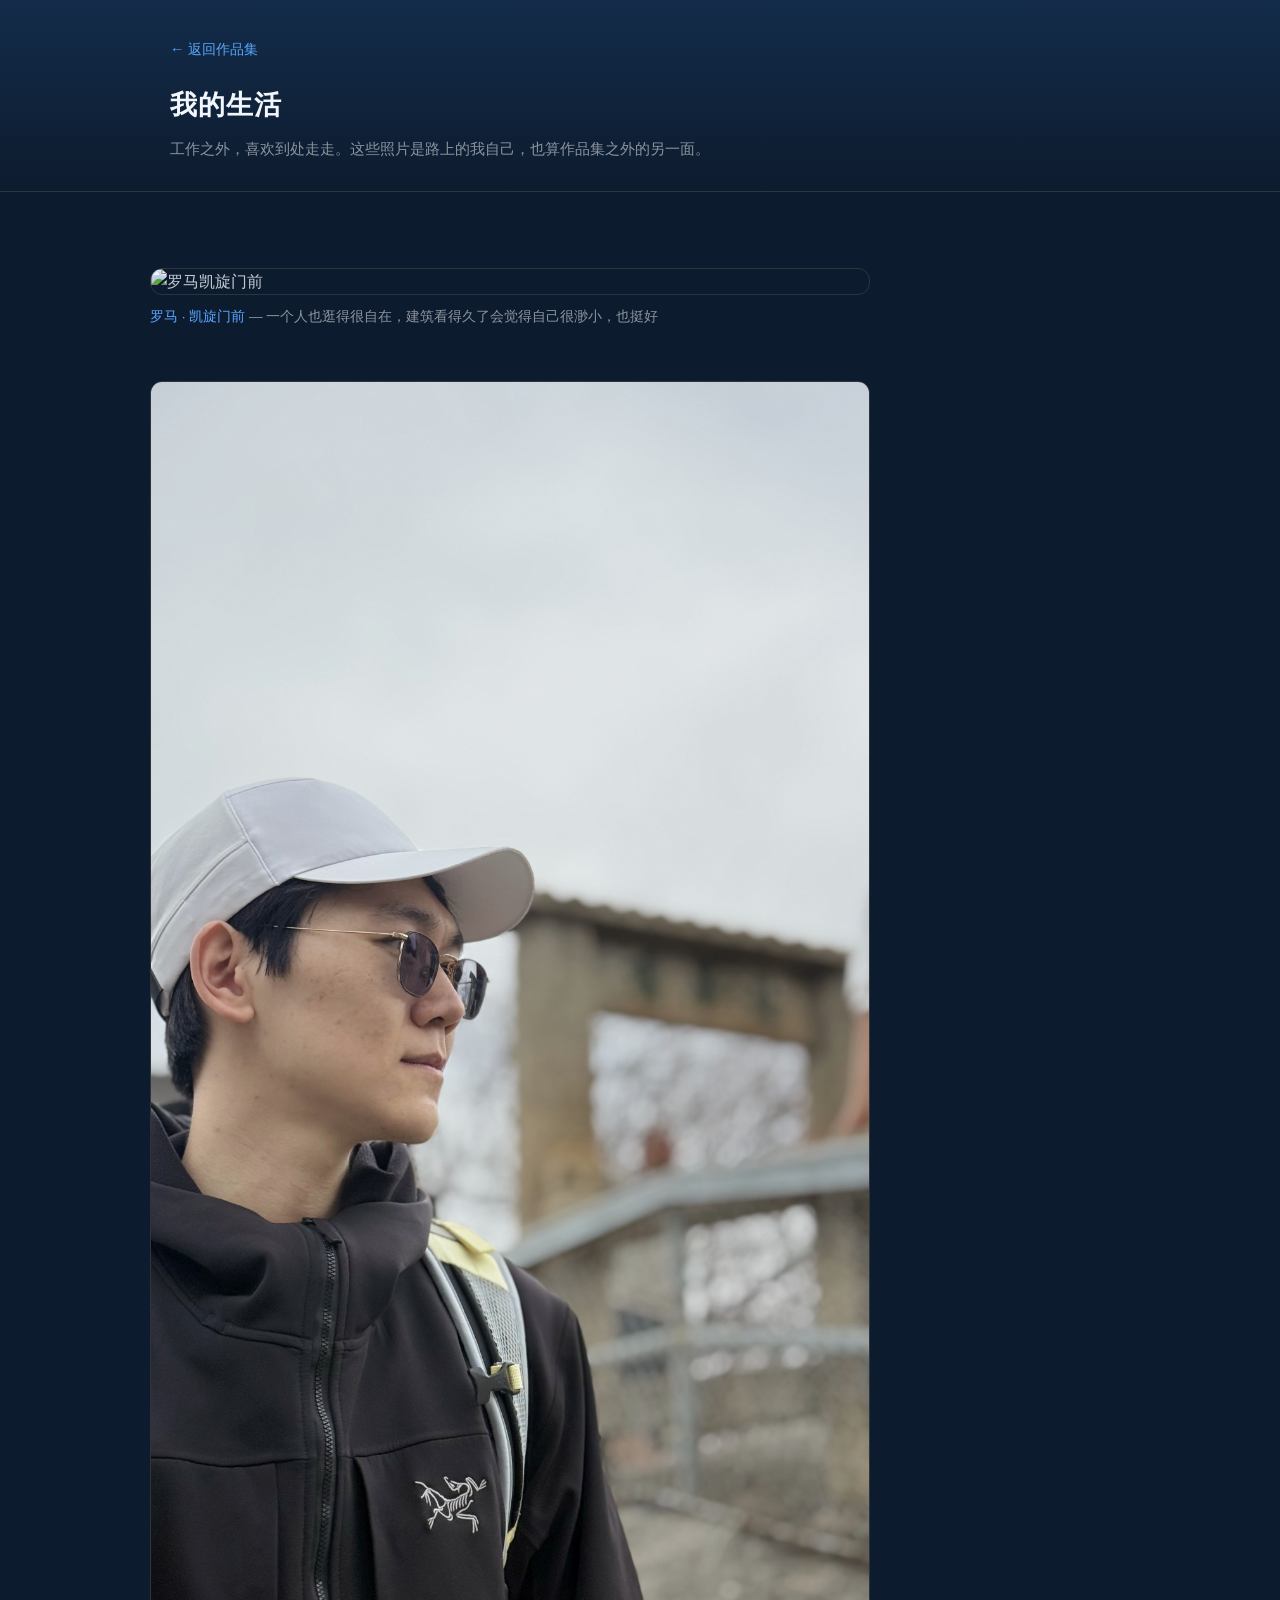
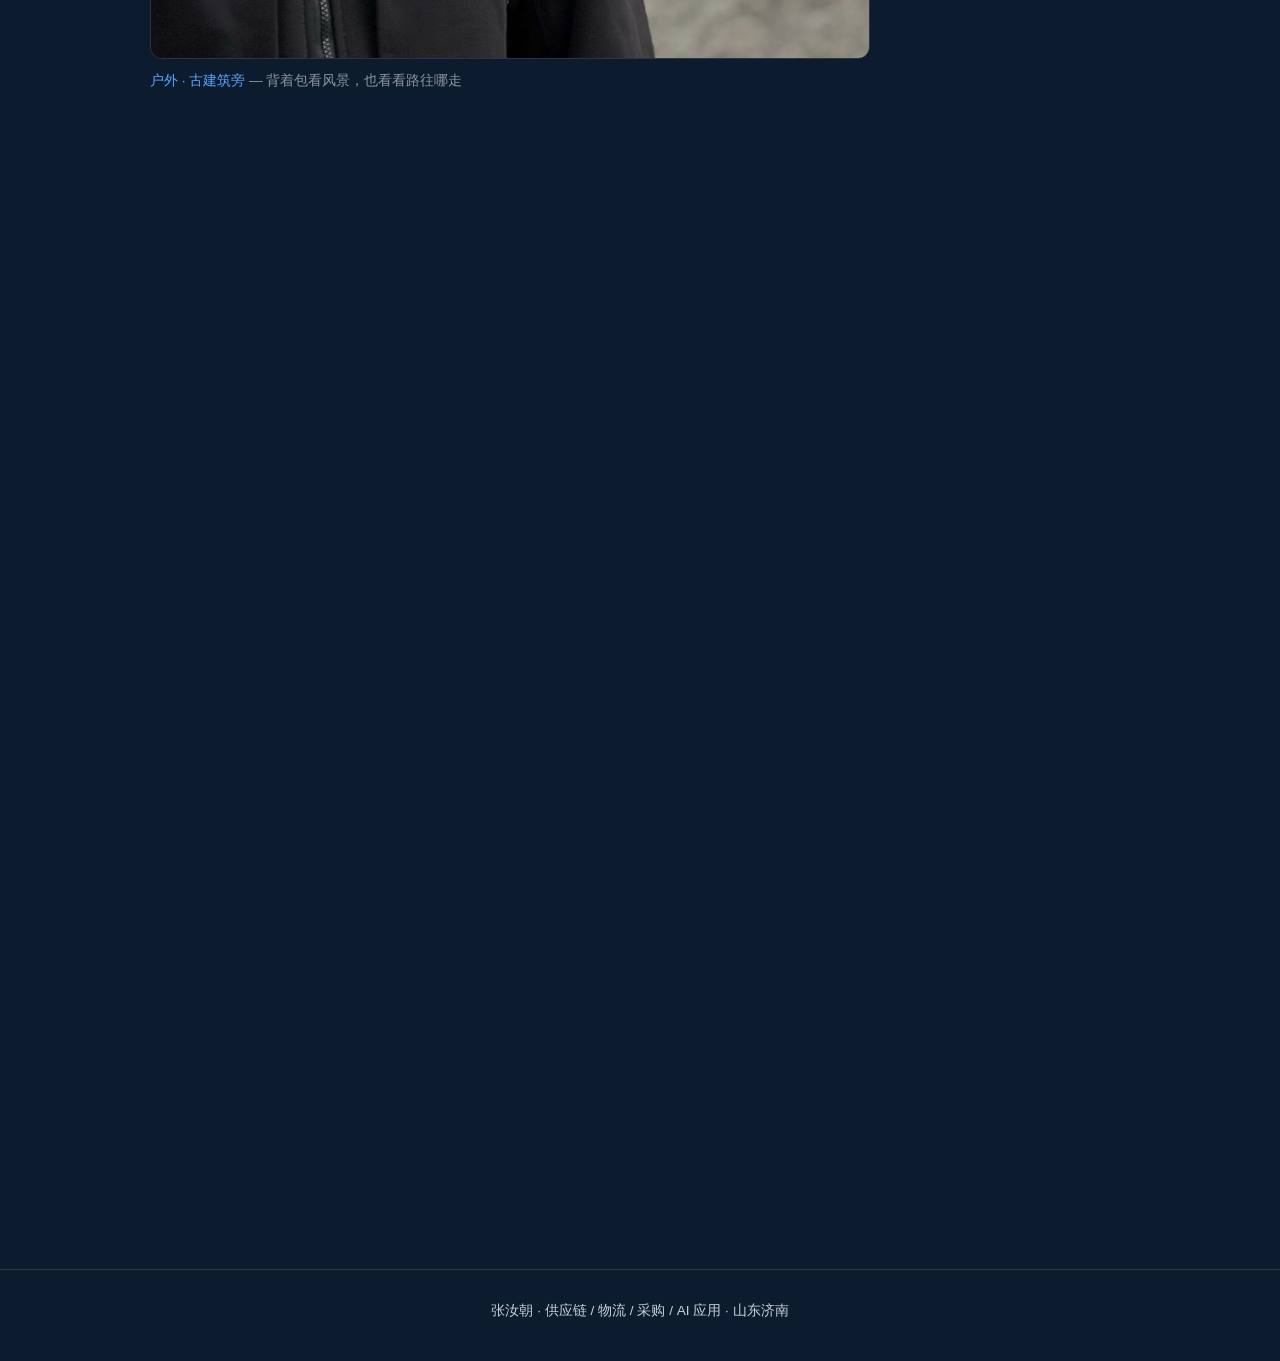
==== life.html @ 78ffc717 "feat: life page (blog-style photo diary), avatar becomes entry link, replace ID photo with travel ph" ====
<!DOCTYPE html>
<html lang="zh-CN">
<head>
<meta charset="UTF-8">
<meta name="viewport" content="width=device-width, initial-scale=1.0">
<title>我的生活 · 张汝朝作品集</title>
<link rel="stylesheet" href="style.css">
<style>
.life { padding: 40px 0 60px; }
.back { display: inline-block; margin-bottom: 22px; color: var(--accent); text-decoration: none; font-size: 0.9rem; }
.back:hover { text-decoration: underline; }
.intro { color: var(--muted); font-size: 0.95rem; margin: 10px 0 0; }
.photo-list { display: flex; flex-direction: column; gap: 52px; max-width: 720px; margin-top: 36px; }
.photo-item img {
  width: 100%;
  border: 1px solid var(--border);
  border-radius: 12px;
  display: block;
  filter: brightness(0.96);
}
.photo-item .cap {
  margin-top: 10px;
  font-size: 0.85rem;
  color: var(--muted);
  line-height: 1.7;
}
.photo-item .cap .loc { color: var(--accent); font-weight: 500; }
</style>
</head>
<body>

<header class="hero" style="padding:36px 0 30px">
  <div class="container">
    <a class="back" href="./">← 返回作品集</a>
    <h1 style="margin:0;font-size:1.7rem">我的生活</h1>
    <p class="intro">工作之外，喜欢到处走走。这些照片是路上的我自己，也算作品集之外的另一面。</p>
  </div>
</header>

<main class="container life">
  <div class="photo-list">
    <div class="photo-item">
      <img src="assets/20260820-192113.jpg" alt="罗马凯旋门前">
      <p class="cap"><span class="loc">罗马 · 凯旋门前</span> — 一个人也逛得很自在，建筑看得久了会觉得自己很渺小，也挺好</p>
    </div>
    <div class="photo-item">
      <img src="assets/20260820-192109.jpg" alt="古建筑旁眺望">
      <p class="cap"><span class="loc">户外 · 古建筑旁</span> — 背着包看风景，也看看路往哪走</p>
    </div>
    <div class="photo-item">
      <img src="assets/20260820-192104.jpg" alt="山顶徒步">
      <p class="cap"><span class="loc">山顶 · 徒步</span> — 爬到高处，山在脚下，很多事情也看得开了</p>
    </div>
    <div class="photo-item">
      <img src="assets/20260820-192118.jpg" alt="镜前自拍">
      <p class="cap"><span class="loc">日常 · 镜前</span> — 偶尔也臭美一下，生活需要一点仪式感</p>
    </div>
  </div>
</main>

<footer class="footer">
  <div class="container">
    <p>张汝朝 · 供应链 / 物流 / 采购 / AI 应用 · 山东济南</p>
  </div>
</footer>

<script src="assets/dive.js"></script>
<script src="assets/reveal.js"></script>

</body>
</html>
---- style.css ----
/* 作品集 · 深色专业风 */
:root {
  --bg: #0d1b2e;
  --card: #161b22;
  --border: #30363d;
  --border-hover: #58a6ff;
  --text: #c9d1d9;
  --text-strong: #f0f6fc;
  --muted: #8b949e;
  --accent: #58a6ff;
}

* { margin: 0; padding: 0; box-sizing: border-box; }

body {
  background: var(--bg);
  color: var(--text);
  font-family: -apple-system, "Segoe UI", "Microsoft YaHei", "PingFang SC", sans-serif;
  line-height: 1.6;
}

.container { max-width: 980px; margin: 0 auto; padding: 0 20px; }

/* hero */
.hero {
  padding: 72px 0 56px;
  border-bottom: 1px solid var(--border);
  background: linear-gradient(180deg, #132c4a 0%, var(--bg) 100%);
  transition: opacity 0.1s linear;
}
.hero-inner { display: flex; align-items: center; gap: 48px; }
.hero-left { flex: 1; min-width: 0; }
.hero-right { flex-shrink: 0; }
.avatar-link { position: relative; display: block; }
.avatar-link::after {
  content: "我的生活 →";
  position: absolute;
  bottom: -26px;
  left: 50%;
  transform: translateX(-50%);
  font-size: 0.72rem;
  color: var(--accent);
  opacity: 0;
  transition: opacity 0.2s;
  white-space: nowrap;
}
.avatar-link:hover::after { opacity: 1; }
.avatar {
  width: 150px;
  height: 150px;
  border-radius: 50%;
  object-fit: cover;
  border: 2px solid var(--accent);
  display: block;
}
.hero-metrics { display: flex; gap: 14px 36px; margin: 22px 0; flex-wrap: wrap; }
.hero-metrics .m { min-width: 60px; }
.hero-metrics b {
  display: block;
  font-size: 1.5rem;
  font-weight: 600;
  color: var(--accent);
  font-variant-numeric: tabular-nums;
  line-height: 1.2;
}
.hero-metrics span { font-size: 0.75rem; color: var(--muted); }
.hero h1 {
  font-size: 2.4rem;
  font-weight: 600;
  color: var(--text-strong);
  letter-spacing: 0.04em;
}
.tagline {
  margin: 10px 0 22px;
  font-size: 1.05rem;
  color: var(--muted);
}
.contact { display: flex; flex-wrap: wrap; gap: 8px 20px; margin-bottom: 24px; }
.contact a { color: var(--accent); text-decoration: none; font-size: 0.92rem; }
.contact a:hover { text-decoration: underline; }
.actions { display: flex; gap: 12px; }
.btn {
  display: inline-block;
  padding: 9px 22px;
  border: 1px solid var(--accent);
  border-radius: 6px;
  color: var(--accent);
  text-decoration: none;
  font-size: 0.92rem;
  transition: background 0.15s;
}
.btn:hover { background: rgba(88, 166, 255, 0.12); }

/* sections */
.section { padding: 48px 0; }
.section h2 {
  font-size: 1.35rem;
  font-weight: 600;
  color: var(--text-strong);
  margin-bottom: 26px;
  display: flex;
  align-items: center;
  gap: 12px;
}
.section h2::after {
  content: "";
  flex: 1;
  height: 1px;
  background: var(--border);
}

/* about */
.about p {
  font-size: 0.95rem;
  color: var(--text);
  line-height: 1.9;
  margin: 0 0 14px;
  max-width: 720px;
}
.about .about-sign { color: var(--accent); font-style: italic; }

/* project grid */
.grid {
  display: grid;
  grid-template-columns: repeat(auto-fit, minmax(300px, 1fr));
  gap: 20px;
}
.card {
  display: block;
  background: var(--card);
  border: 1px solid var(--border);
  border-radius: 10px;
  overflow: hidden;
  text-decoration: none;
  transition: border-color 0.15s, transform 0.15s;
}
.card:hover { border-color: var(--border-hover); transform: translateY(-2px); }
.shot {
  width: 100%;
  height: 150px;
  object-fit: cover;
  display: block;
  background: #1c2430;
}
.shot.placeholder {
  display: flex;
  align-items: center;
  justify-content: center;
  font-size: 2rem;
  font-weight: 600;
  color: #2f3b4b;
  letter-spacing: 0.1em;
}
.card-body { padding: 16px 18px 18px; }
.card h3 { font-size: 1.02rem; font-weight: 600; color: var(--text-strong); margin-bottom: 6px; }
.card-tagline { font-size: 0.88rem; color: var(--muted); margin-bottom: 12px; min-height: 2.6em; }
.tags { display: flex; flex-wrap: wrap; gap: 6px; margin-bottom: 12px; }
.tag {
  padding: 2px 9px;
  font-size: 0.75rem;
  color: var(--accent);
  background: rgba(88, 166, 255, 0.1);
  border: 1px solid rgba(88, 166, 255, 0.25);
  border-radius: 999px;
}
.metrics { display: flex; flex-wrap: wrap; gap: 6px 14px; }
.metric { font-size: 0.8rem; color: var(--text); }
.metric::before { content: "▸ "; color: var(--accent); }

/* skills */
.skills { display: grid; grid-template-columns: repeat(auto-fit, minmax(240px, 1fr)); gap: 16px; }
.skill-group {
  background: var(--card);
  border: 1px solid var(--border);
  border-radius: 10px;
  padding: 16px 18px;
}
.skill-group h3 { font-size: 0.95rem; font-weight: 600; color: var(--accent); margin-bottom: 8px; }
.skill-group p { font-size: 0.88rem; color: var(--text); }

/* open source */
.oss { display: flex; flex-direction: column; gap: 12px; }
.oss-item {
  display: flex;
  align-items: baseline;
  gap: 14px;
  background: var(--card);
  border: 1px solid var(--border);
  border-radius: 10px;
  padding: 14px 18px;
  text-decoration: none;
  transition: border-color 0.15s;
}
.oss-item:hover { border-color: var(--border-hover); }
.oss-name { font-family: ui-monospace, "JetBrains Mono", Consolas, monospace; font-size: 0.95rem; color: var(--text-strong); flex-shrink: 0; }
.oss-desc { font-size: 0.85rem; color: var(--muted); }

/* footer */
.footer {
  border-top: 1px solid var(--border);
  padding: 30px 0 40px;
  text-align: center;
}
.footer p { font-size: 0.85rem; color: var(--text); }
.muted { color: var(--muted); font-size: 0.78rem; margin-top: 4px; }

/* responsive */
@media (max-width: 640px) {
  .hero { padding: 48px 0 40px; }
  .hero h1 { font-size: 1.9rem; }
  .hero-inner { flex-direction: column; gap: 22px; text-align: center; }
  .hero-metrics { justify-content: center; }
  .avatar { width: 110px; height: 110px; }
  .grid { grid-template-columns: 1fr; }
}
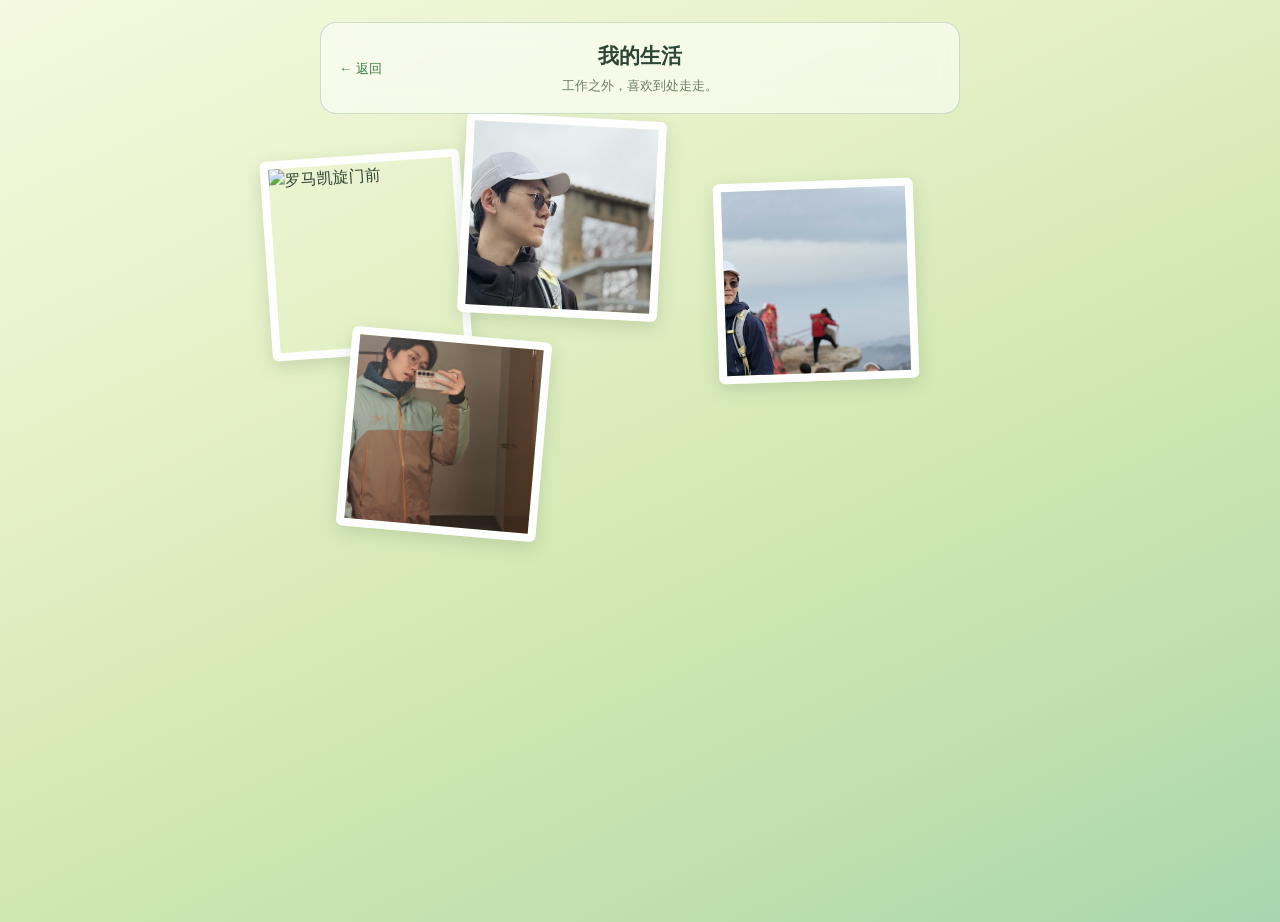
==== commit 7a83ab3c: "feat: warm glassmorphism redesign - yellow-green to dark-green dive, frosted cards, lvyovo-style sca" ====
--- a/life.html
+++ b/life.html
@@ -6,66 +6,117 @@
 <title>我的生活 · 张汝朝作品集</title>
 <link rel="stylesheet" href="style.css">
 <style>
-.life { padding: 40px 0 60px; }
-.back { display: inline-block; margin-bottom: 22px; color: var(--accent); text-decoration: none; font-size: 0.9rem; }
-.back:hover { text-decoration: underline; }
-.intro { color: var(--muted); font-size: 0.95rem; margin: 10px 0 0; }
-.photo-list { display: flex; flex-direction: column; gap: 52px; max-width: 720px; margin-top: 36px; }
-.photo-item img {
+body {
+  background: linear-gradient(155deg, #f4f9df 0%, #e7f1c8 30%, #d4e9b4 55%, #bfe0ad 80%, #a8d6ae 100%);
+  min-height: 100vh;
+}
+.life-top {
+  position: sticky;
+  top: 16px;
+  z-index: 50;
+  max-width: 640px;
+  margin: 22px auto 0;
+  padding: 16px 26px;
+  background: rgba(255, 255, 255, 0.55);
+  backdrop-filter: blur(12px);
+  -webkit-backdrop-filter: blur(12px);
+  border: 1px solid rgba(90, 130, 90, 0.25);
+  border-radius: 16px;
+  text-align: center;
+}
+.life-top h1 { font-size: 1.3rem; color: #2c4536; font-weight: 600; margin-bottom: 4px; }
+.life-top p { font-size: 0.8rem; color: #6d7f68; margin: 0; }
+.life-top .back {
+  position: absolute;
+  left: 18px;
+  top: 50%;
+  transform: translateY(-50%);
+  color: #3e7d46;
+  text-decoration: none;
+  font-size: 0.82rem;
+}
+.life-top .back:hover { text-decoration: underline; }
+
+.scatter {
+  position: relative;
+  height: 640px;
+  max-width: 980px;
+  margin: 26px auto 60px;
+}
+.scatter .photo-item {
+  position: absolute;
+  width: 200px;
+  height: 200px;
+  transform: translate(-50%, -50%) rotate(var(--rot, 0deg));
+  border: 8px solid #ffffff;
+  border-radius: 6px;
+  box-shadow: 0 6px 18px rgba(60, 90, 60, 0.18);
+  cursor: pointer;
+  opacity: 0;
+  animation: pop 0.45s ease forwards;
+  animation-delay: var(--d, 0s);
+  transition: scale 0.2s ease;
+  z-index: var(--z, 0);
+}
+.scatter .photo-item:hover { scale: 1.05; }
+.scatter .photo-item img {
   width: 100%;
-  border: 1px solid var(--border);
-  border-radius: 12px;
+  height: 100%;
+  object-fit: cover;
   display: block;
-  filter: brightness(0.96);
 }
-.photo-item .cap {
-  margin-top: 10px;
-  font-size: 0.85rem;
-  color: var(--muted);
-  line-height: 1.7;
+@keyframes pop {
+  from { opacity: 0; scale: 0.8; }
+  to { opacity: 1; scale: 1; }
 }
-.photo-item .cap .loc { color: var(--accent); font-weight: 500; }
+
+@media (max-width: 640px) {
+  .scatter { height: auto; display: flex; flex-wrap: wrap; justify-content: center; gap: 14px; padding: 10px; }
+  .scatter .photo-item { position: static; width: 44%; height: auto; aspect-ratio: 1; transform: none; animation: none; opacity: 1; }
+  .scatter .photo-item img { position: absolute; inset: 0; width: 100%; height: 100%; }
+  .scatter .photo-item { overflow: hidden; position: relative; }
+}
 </style>
 </head>
 <body>
 
-<header class="hero" style="padding:36px 0 30px">
-  <div class="container">
-    <a class="back" href="./">← 返回作品集</a>
-    <h1 style="margin:0;font-size:1.7rem">我的生活</h1>
-    <p class="intro">工作之外，喜欢到处走走。这些照片是路上的我自己，也算作品集之外的另一面。</p>
-  </div>
-</header>
+<div class="life-top">
+  <a class="back" href="./">← 返回</a>
+  <h1>我的生活</h1>
+  <p>工作之外，喜欢到处走走。</p>
+</div>
 
-<main class="container life">
-  <div class="photo-list">
-    <div class="photo-item">
-      <img src="assets/20260820-192113.jpg" alt="罗马凯旋门前">
-      <p class="cap"><span class="loc">罗马 · 凯旋门前</span> — 一个人也逛得很自在，建筑看得久了会觉得自己很渺小，也挺好</p>
-    </div>
-    <div class="photo-item">
-      <img src="assets/20260820-192109.jpg" alt="古建筑旁眺望">
-      <p class="cap"><span class="loc">户外 · 古建筑旁</span> — 背着包看风景，也看看路往哪走</p>
-    </div>
-    <div class="photo-item">
-      <img src="assets/20260820-192104.jpg" alt="山顶徒步">
-      <p class="cap"><span class="loc">山顶 · 徒步</span> — 爬到高处，山在脚下，很多事情也看得开了</p>
-    </div>
-    <div class="photo-item">
-      <img src="assets/20260820-192118.jpg" alt="镜前自拍">
-      <p class="cap"><span class="loc">日常 · 镜前</span> — 偶尔也臭美一下，生活需要一点仪式感</p>
-    </div>
-  </div>
-</main>
+<div class="scatter" id="scatter">
+  <div class="photo-item"><img src="assets/20260820-192113.jpg" alt="罗马凯旋门前"></div>
+  <div class="photo-item"><img src="assets/20260820-192109.jpg" alt="古建筑旁眺望"></div>
+  <div class="photo-item"><img src="assets/20260820-192104.jpg" alt="山顶徒步"></div>
+  <div class="photo-item"><img src="assets/20260820-192118.jpg" alt="镜前自拍"></div>
+</div>
 
-<footer class="footer">
-  <div class="container">
-    <p>张汝朝 · 供应链 / 物流 / 采购 / AI 应用 · 山东济南</p>
-  </div>
-</footer>
-
-<script src="assets/dive.js"></script>
-<script src="assets/reveal.js"></script>
+<script>
+// 散落布局：为每张照片生成伪随机位置 / 旋转 / 堆叠序 / 入场延迟
+(function () {
+  var items = document.querySelectorAll('.scatter .photo-item');
+  var isMobile = window.innerWidth <= 640;
+  if (isMobile || !items.length) return;
+  // 预置坐标池（保证不扎堆、不超出容器），手工微调避免完全随机打架
+  var spots = [
+    { l: 22, t: 18, r: -4 }, { l: 42, t: 12, r: 3 },
+    { l: 68, t: 22, r: -2 }, { l: 30, t: 46, r: 5 },
+    { l: 58, t: 42, r: -5 }, { l: 82, t: 48, r: 2 },
+    { l: 18, t: 72, r: 3 },  { l: 48, t: 70, r: -3 },
+    { l: 74, t: 74, r: 4 },  { l: 90, t: 80, r: -2 }
+  ];
+  items.forEach(function (el, i) {
+    var s = spots[i % spots.length];
+    el.style.left = s.l + '%';
+    el.style.top = s.t + '%';
+    el.style.setProperty('--rot', s.r + 'deg');
+    el.style.setProperty('--z', i + 1);
+    el.style.setProperty('--d', (i * 0.12) + 's');
+  });
+})();
+</script>
 
 </body>
 </html>
--- a/style.css
+++ b/style.css
@@ -1,22 +1,25 @@
-/* 作品集 · 深色专业风 */
+/* 作品集 · 暖色毛玻璃风（黄绿 → 墨绿下潜） */
 :root {
-  --bg: #0d1b2e;
-  --card: #161b22;
-  --border: #30363d;
-  --border-hover: #58a6ff;
-  --text: #c9d1d9;
-  --text-strong: #f0f6fc;
-  --muted: #8b949e;
-  --accent: #58a6ff;
+  --bg: #e8f3d2;
+  --card: rgba(255, 255, 255, 0.55);
+  --border: rgba(90, 130, 90, 0.3);
+  --border-hover: #4a8f4f;
+  --text: #33473a;
+  --text-strong: #1f3327;
+  --muted: #6d7f68;
+  --accent: #3e7d46;
 }
 
 * { margin: 0; padding: 0; box-sizing: border-box; }
 
 body {
-  background: var(--bg);
+  background:
+    radial-gradient(1100px 500px at 75% -5%, rgba(255, 255, 255, 0.4), transparent 55%),
+    var(--bg);
   color: var(--text);
   font-family: -apple-system, "Segoe UI", "Microsoft YaHei", "PingFang SC", sans-serif;
   line-height: 1.6;
+  transition: background 0.2s linear;
 }
 
 .container { max-width: 980px; margin: 0 auto; padding: 0 20px; }
@@ -25,7 +28,7 @@
 .hero {
   padding: 72px 0 56px;
   border-bottom: 1px solid var(--border);
-  background: linear-gradient(180deg, #132c4a 0%, var(--bg) 100%);
+  background: linear-gradient(180deg, #f4f9e0 0%, var(--bg) 100%);
   transition: opacity 0.1s linear;
 }
 .hero-inner { display: flex; align-items: center; gap: 48px; }
@@ -78,18 +81,6 @@
 .contact { display: flex; flex-wrap: wrap; gap: 8px 20px; margin-bottom: 24px; }
 .contact a { color: var(--accent); text-decoration: none; font-size: 0.92rem; }
 .contact a:hover { text-decoration: underline; }
-.actions { display: flex; gap: 12px; }
-.btn {
-  display: inline-block;
-  padding: 9px 22px;
-  border: 1px solid var(--accent);
-  border-radius: 6px;
-  color: var(--accent);
-  text-decoration: none;
-  font-size: 0.92rem;
-  transition: background 0.15s;
-}
-.btn:hover { background: rgba(88, 166, 255, 0.12); }
 
 /* sections */
 .section { padding: 48px 0; }
@@ -119,6 +110,15 @@
 }
 .about .about-sign { color: var(--accent); font-style: italic; }
 
+/* glass (毛玻璃基础) */
+.glass {
+  background: var(--card);
+  backdrop-filter: blur(10px);
+  -webkit-backdrop-filter: blur(10px);
+  border: 1px solid var(--border);
+  border-radius: 10px;
+}
+
 /* project grid */
 .grid {
   display: grid;
@@ -128,6 +128,8 @@
 .card {
   display: block;
   background: var(--card);
+  backdrop-filter: blur(10px);
+  -webkit-backdrop-filter: blur(10px);
   border: 1px solid var(--border);
   border-radius: 10px;
   overflow: hidden;
@@ -140,7 +142,7 @@
   height: 150px;
   object-fit: cover;
   display: block;
-  background: #1c2430;
+  background: #e2ecd2;
 }
 .shot.placeholder {
   display: flex;
@@ -148,7 +150,7 @@
   justify-content: center;
   font-size: 2rem;
   font-weight: 600;
-  color: #2f3b4b;
+  color: #7d937a;
   letter-spacing: 0.1em;
 }
 .card-body { padding: 16px 18px 18px; }
@@ -159,8 +161,8 @@
   padding: 2px 9px;
   font-size: 0.75rem;
   color: var(--accent);
-  background: rgba(88, 166, 255, 0.1);
-  border: 1px solid rgba(88, 166, 255, 0.25);
+  background: rgba(62, 125, 70, 0.1);
+  border: 1px solid rgba(62, 125, 70, 0.25);
   border-radius: 999px;
 }
 .metrics { display: flex; flex-wrap: wrap; gap: 6px 14px; }
@@ -171,6 +173,8 @@
 .skills { display: grid; grid-template-columns: repeat(auto-fit, minmax(240px, 1fr)); gap: 16px; }
 .skill-group {
   background: var(--card);
+  backdrop-filter: blur(10px);
+  -webkit-backdrop-filter: blur(10px);
   border: 1px solid var(--border);
   border-radius: 10px;
   padding: 16px 18px;
@@ -178,13 +182,15 @@
 .skill-group h3 { font-size: 0.95rem; font-weight: 600; color: var(--accent); margin-bottom: 8px; }
 .skill-group p { font-size: 0.88rem; color: var(--text); }
 
-/* open source */
+/* attachments */
 .oss { display: flex; flex-direction: column; gap: 12px; }
 .oss-item {
   display: flex;
   align-items: baseline;
   gap: 14px;
   background: var(--card);
+  backdrop-filter: blur(10px);
+  -webkit-backdrop-filter: blur(10px);
   border: 1px solid var(--border);
   border-radius: 10px;
   padding: 14px 18px;
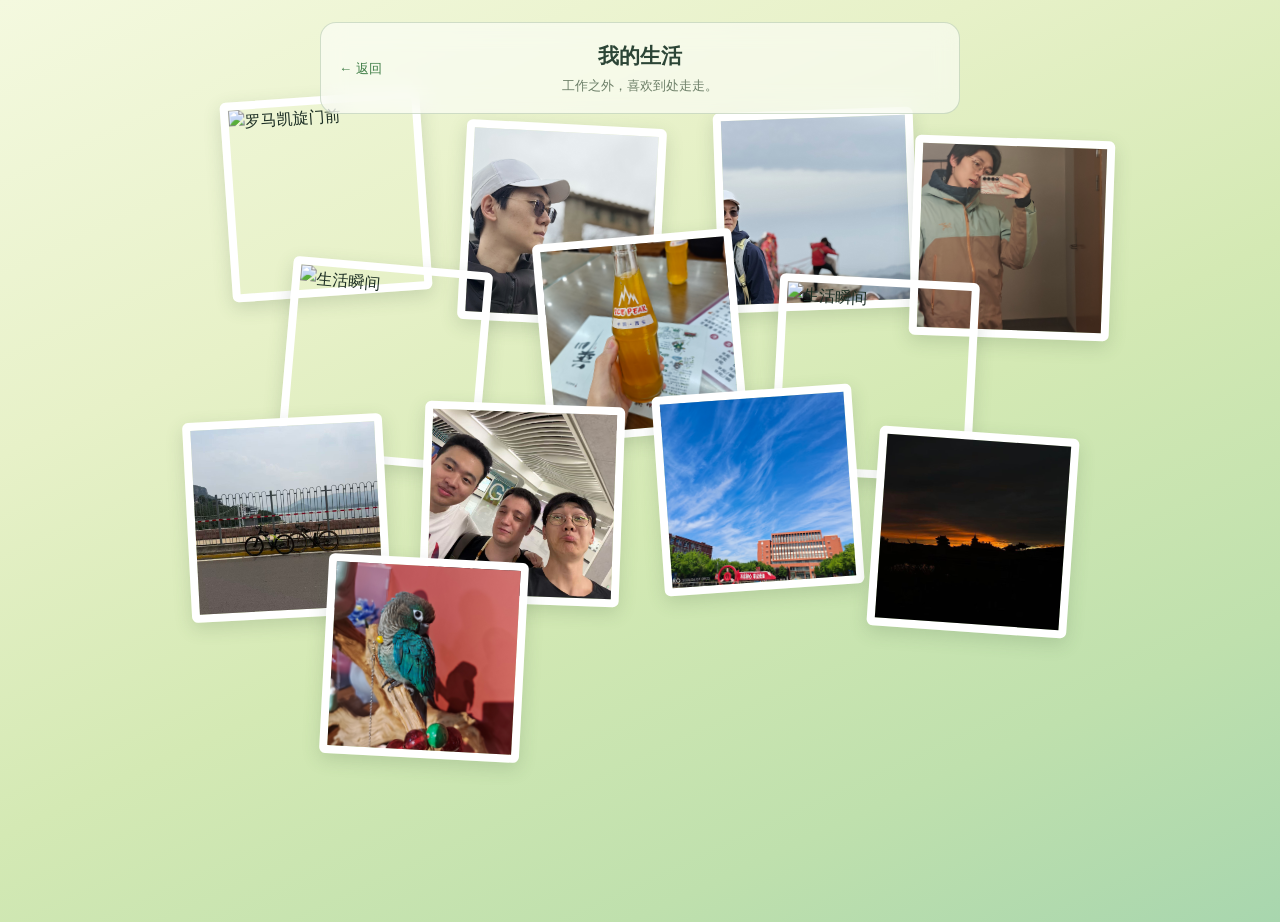
==== commit 9727dc1d: "feat: add 8 more photos to life scatter wall (12 total), rework spot grid" ====
--- a/life.html
+++ b/life.html
@@ -39,7 +39,7 @@
 
 .scatter {
   position: relative;
-  height: 640px;
+  height: 700px;
   max-width: 980px;
   margin: 26px auto 60px;
 }
@@ -91,6 +91,14 @@
   <div class="photo-item"><img src="assets/20260820-192109.jpg" alt="古建筑旁眺望"></div>
   <div class="photo-item"><img src="assets/20260820-192104.jpg" alt="山顶徒步"></div>
   <div class="photo-item"><img src="assets/20260820-192118.jpg" alt="镜前自拍"></div>
+  <div class="photo-item"><img src="assets/20260820-193521.jpg" alt="生活瞬间"></div>
+  <div class="photo-item"><img src="assets/20260820-193525.jpg" alt="生活瞬间"></div>
+  <div class="photo-item"><img src="assets/20260820-193529.jpg" alt="生活瞬间"></div>
+  <div class="photo-item"><img src="assets/20260821-105427.jpg" alt="生活瞬间"></div>
+  <div class="photo-item"><img src="assets/20260821-105437.jpg" alt="生活瞬间"></div>
+  <div class="photo-item"><img src="assets/20260821-105443.jpg" alt="校园风光"></div>
+  <div class="photo-item"><img src="assets/20260821-105721.jpg" alt="晚霞古建筑"></div>
+  <div class="photo-item"><img src="assets/20260821-105724.jpg" alt="生活瞬间"></div>
 </div>
 
 <script>
@@ -99,13 +107,12 @@
   var items = document.querySelectorAll('.scatter .photo-item');
   var isMobile = window.innerWidth <= 640;
   if (isMobile || !items.length) return;
-  // 预置坐标池（保证不扎堆、不超出容器），手工微调避免完全随机打架
+  // 预置坐标池（4 行错落，拉开间距，避免过度重叠），手工微调
   var spots = [
-    { l: 22, t: 18, r: -4 }, { l: 42, t: 12, r: 3 },
-    { l: 68, t: 22, r: -2 }, { l: 30, t: 46, r: 5 },
-    { l: 58, t: 42, r: -5 }, { l: 82, t: 48, r: 2 },
-    { l: 18, t: 72, r: 3 },  { l: 48, t: 70, r: -3 },
-    { l: 74, t: 74, r: 4 },  { l: 90, t: 80, r: -2 }
+    { l: 18, t: 8, r: -4 },   { l: 42, t: 12, r: 3 },   { l: 68, t: 10, r: -2 },  { l: 88, t: 14, r: 2 },
+    { l: 24, t: 32, r: 5 },   { l: 50, t: 28, r: -5 },  { l: 74, t: 34, r: 3 },   { l: 14, t: 54, r: -3 },
+    { l: 38, t: 52, r: 2 },   { l: 62, t: 50, r: -4 },  { l: 84, t: 56, r: 4 },   { l: 28, t: 74, r: 3 },
+    { l: 52, t: 72, r: -2 },  { l: 78, t: 76, r: -3 }
   ];
   items.forEach(function (el, i) {
     var s = spots[i % spots.length];
--- a/style.css
+++ b/style.css
@@ -1,13 +1,13 @@
 /* 作品集 · 暖色毛玻璃风（黄绿 → 墨绿下潜） */
 :root {
   --bg: #e8f3d2;
-  --card: rgba(255, 255, 255, 0.55);
+  --card: rgba(255, 255, 255, 0.6);
   --border: rgba(90, 130, 90, 0.3);
   --border-hover: #4a8f4f;
-  --text: #33473a;
-  --text-strong: #1f3327;
-  --muted: #6d7f68;
-  --accent: #3e7d46;
+  --text: #1c2e24;
+  --text-strong: #14241a;
+  --muted: #5d705a;
+  --accent: #2f6b38;
 }
 
 * { margin: 0; padding: 0; box-sizing: border-box; }
@@ -85,22 +85,28 @@
 /* sections */
 .section { padding: 48px 0; }
 .section h2 {
+  display: inline-block;
   font-size: 1.35rem;
   font-weight: 600;
   color: var(--text-strong);
   margin-bottom: 26px;
-  display: flex;
-  align-items: center;
-  gap: 12px;
-}
-.section h2::after {
-  content: "";
-  flex: 1;
-  height: 1px;
-  background: var(--border);
+  padding: 6px 18px;
+  background: var(--card);
+  backdrop-filter: blur(10px);
+  -webkit-backdrop-filter: blur(10px);
+  border: 1px solid var(--border);
+  border-radius: 999px;
 }
 
 /* about */
+.about {
+  padding: 20px 24px;
+  background: var(--card);
+  backdrop-filter: blur(10px);
+  -webkit-backdrop-filter: blur(10px);
+  border: 1px solid var(--border);
+  border-radius: 14px;
+}
 .about p {
   font-size: 0.95rem;
   color: var(--text);
@@ -108,6 +114,7 @@
   margin: 0 0 14px;
   max-width: 720px;
 }
+.about p:last-child { margin-bottom: 0; }
 .about .about-sign { color: var(--accent); font-style: italic; }
 
 /* glass (毛玻璃基础) */
@@ -156,6 +163,10 @@
 .card-body { padding: 16px 18px 18px; }
 .card h3 { font-size: 1.02rem; font-weight: 600; color: var(--text-strong); margin-bottom: 6px; }
 .card-tagline { font-size: 0.88rem; color: var(--muted); margin-bottom: 12px; min-height: 2.6em; }
+/* 卡片文字阴影：中段深浅过渡时兜底对比度 */
+.card h3, .card-tagline, .metric, .skill-group h3, .skill-group p, .oss-name, .oss-desc, .about p {
+  text-shadow: 0 1px 2px rgba(20, 35, 25, 0.18);
+}
 .tags { display: flex; flex-wrap: wrap; gap: 6px; margin-bottom: 12px; }
 .tag {
   padding: 2px 9px;
@@ -207,8 +218,17 @@
   padding: 30px 0 40px;
   text-align: center;
 }
+.footer .container {
+  max-width: 520px;
+  padding: 14px 22px;
+  background: var(--card);
+  backdrop-filter: blur(10px);
+  -webkit-backdrop-filter: blur(10px);
+  border: 1px solid var(--border);
+  border-radius: 12px;
+}
 .footer p { font-size: 0.85rem; color: var(--text); }
-.muted { color: var(--muted); font-size: 0.78rem; margin-top: 4px; }
+.footer .muted { color: var(--muted); font-size: 0.78rem; margin-top: 4px; }
 
 /* responsive */
 @media (max-width: 640px) {
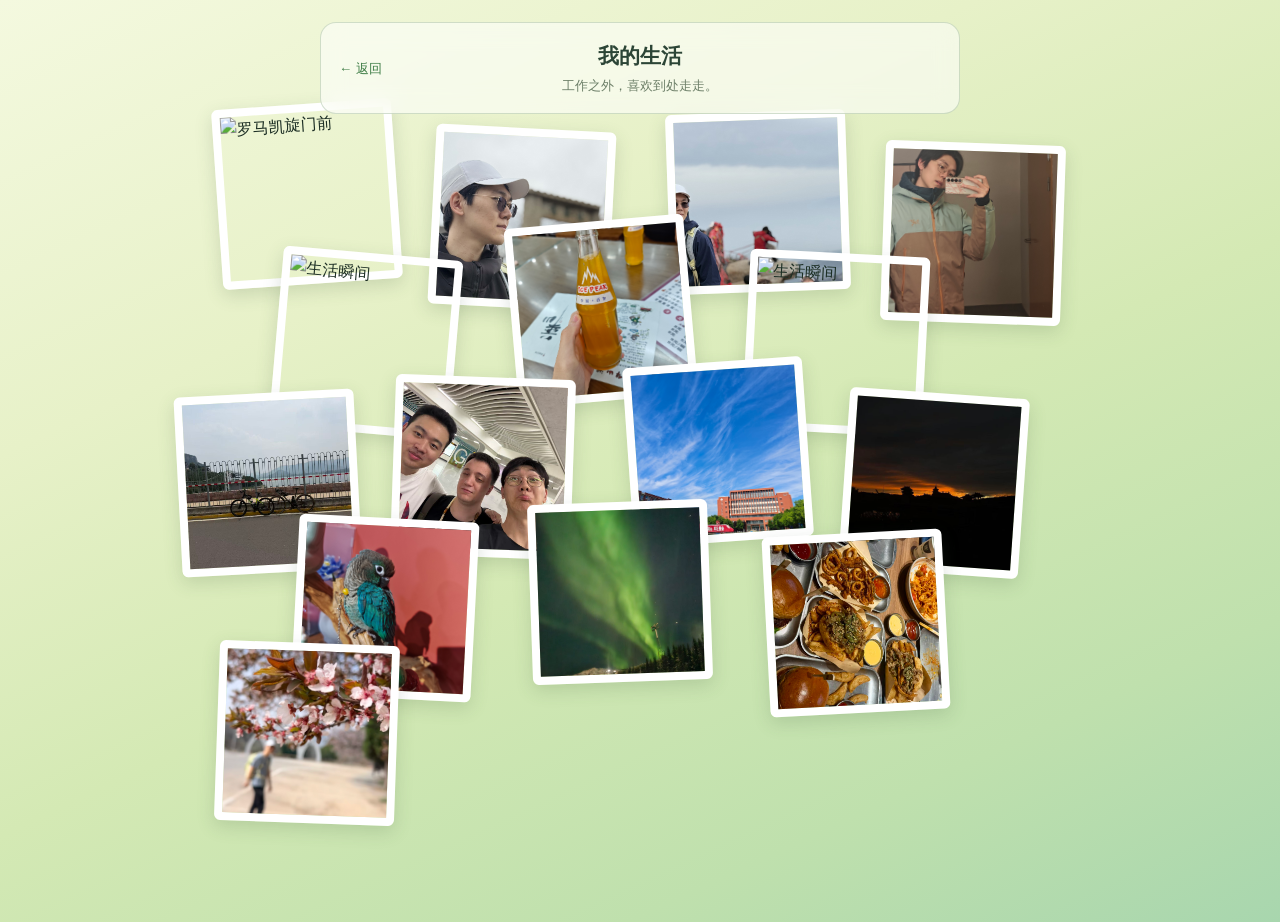
==== commit 639ca911: "feat: add 3 more photos (15 total), shrink to 180px, extend spot grid to 18" ====
--- a/life.html
+++ b/life.html
@@ -39,14 +39,14 @@
 
 .scatter {
   position: relative;
-  height: 700px;
+  height: 780px;
   max-width: 980px;
   margin: 26px auto 60px;
 }
 .scatter .photo-item {
   position: absolute;
-  width: 200px;
-  height: 200px;
+  width: 180px;
+  height: 180px;
   transform: translate(-50%, -50%) rotate(var(--rot, 0deg));
   border: 8px solid #ffffff;
   border-radius: 6px;
@@ -99,6 +99,9 @@
   <div class="photo-item"><img src="assets/20260821-105443.jpg" alt="校园风光"></div>
   <div class="photo-item"><img src="assets/20260821-105721.jpg" alt="晚霞古建筑"></div>
   <div class="photo-item"><img src="assets/20260821-105724.jpg" alt="生活瞬间"></div>
+  <div class="photo-item"><img src="assets/20260820-193452.jpg" alt="生活瞬间"></div>
+  <div class="photo-item"><img src="assets/20260820-193515.jpg" alt="生活瞬间"></div>
+  <div class="photo-item"><img src="assets/20260820-193518.jpg" alt="生活瞬间"></div>
 </div>
 
 <script>
@@ -107,12 +110,13 @@
   var items = document.querySelectorAll('.scatter .photo-item');
   var isMobile = window.innerWidth <= 640;
   if (isMobile || !items.length) return;
-  // 预置坐标池（4 行错落，拉开间距，避免过度重叠），手工微调
+  // 预置坐标池（5 行错落，拉开间距），手工微调
   var spots = [
-    { l: 18, t: 8, r: -4 },   { l: 42, t: 12, r: 3 },   { l: 68, t: 10, r: -2 },  { l: 88, t: 14, r: 2 },
-    { l: 24, t: 32, r: 5 },   { l: 50, t: 28, r: -5 },  { l: 74, t: 34, r: 3 },   { l: 14, t: 54, r: -3 },
-    { l: 38, t: 52, r: 2 },   { l: 62, t: 50, r: -4 },  { l: 84, t: 56, r: 4 },   { l: 28, t: 74, r: 3 },
-    { l: 52, t: 72, r: -2 },  { l: 78, t: 76, r: -3 }
+    { l: 16, t: 7, r: -4 },   { l: 38, t: 10, r: 3 },   { l: 62, t: 8, r: -2 },   { l: 84, t: 12, r: 2 },
+    { l: 22, t: 26, r: 5 },   { l: 46, t: 22, r: -5 },  { l: 70, t: 26, r: 3 },   { l: 12, t: 44, r: -3 },
+    { l: 34, t: 42, r: 2 },   { l: 58, t: 40, r: -4 },  { l: 80, t: 44, r: 4 },   { l: 24, t: 60, r: 3 },
+    { l: 48, t: 58, r: -2 },  { l: 72, t: 62, r: -3 },  { l: 16, t: 76, r: 2 },   { l: 42, t: 78, r: -4 },
+    { l: 66, t: 78, r: 3 },   { l: 88, t: 80, r: -2 }
   ];
   items.forEach(function (el, i) {
     var s = spots[i % spots.length];
